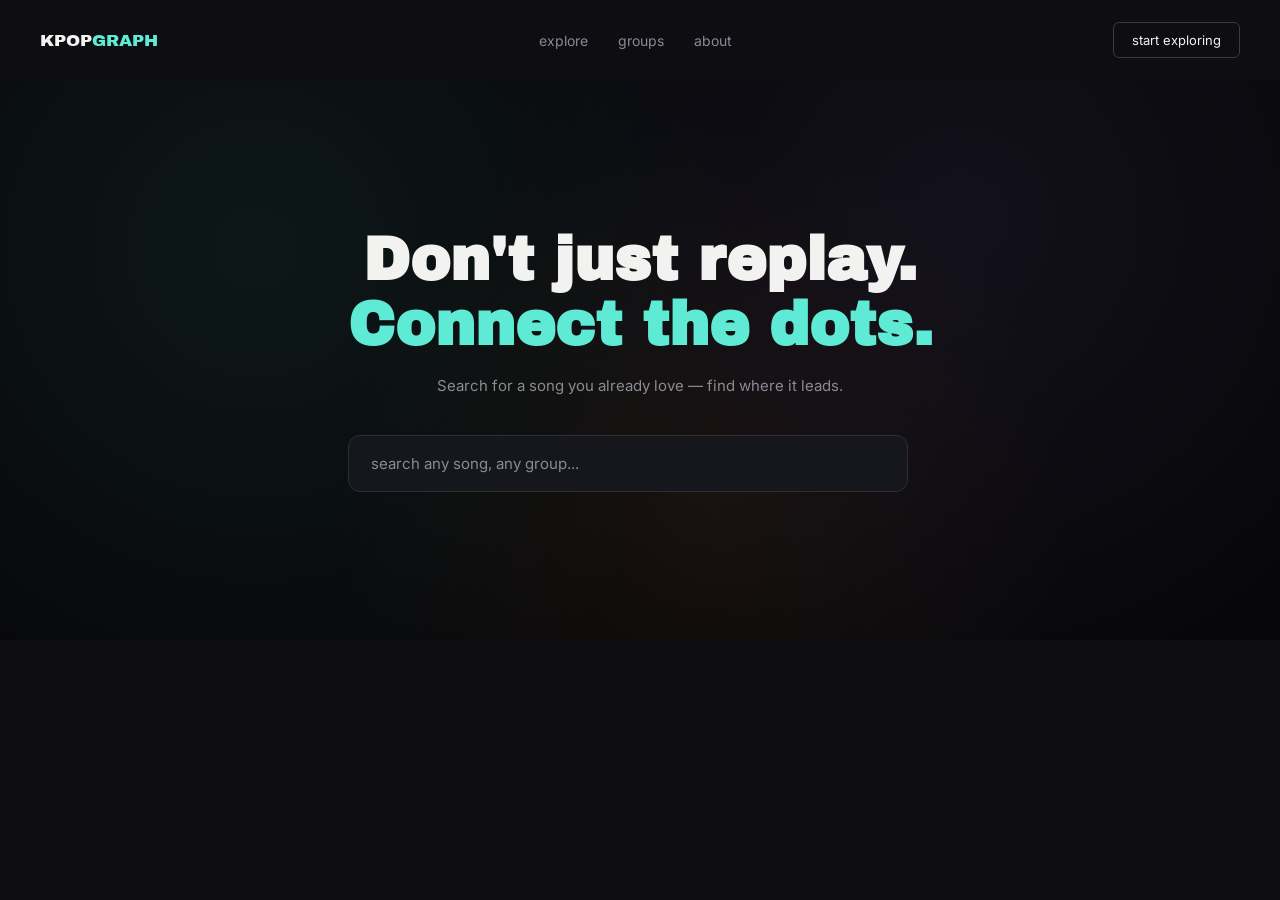
==== landing.html @ f20cc78d "swap pages" ====
<!DOCTYPE html>
<html lang="en">
<head>
<meta charset="UTF-8">
<meta name="viewport" content="width=device-width, initial-scale=1.0">
<title>KPOPgraph — connect the dots across K-pop</title>
<link rel="preconnect" href="https://fonts.googleapis.com">
<link rel="preconnect" href="https://fonts.gstatic.com" crossorigin>
<link href="https://fonts.googleapis.com/css2?family=Archivo+Black&family=Inter:wght@400;500;700&display=swap" rel="stylesheet">
<link rel="stylesheet" href="assets/landing.css">
</head>
<body>

<nav>
  <a href="index.html" class="logo">KPOP<span>GRAPH</span></a>
  <div class="navlinks">
    <a href="explore.html">explore</a>
    <a href="#">groups</a>
    <a href="#">about</a>
  </div>
  <a href="explore.html" class="navcta">start exploring</a>
</nav>

<div class="hero" id="hero">
  <div class="hero-bg"></div>
  <div class="hero-dim"></div>
  <div class="hero-content">
    <h1>Don't just replay.<br><span class="accent">Connect the dots.</span></h1>
    <p>Search for a song you already love — find where it leads.</p>
    <form class="searchwrap" id="heroForm">
      <label for="heroSearch" class="sr-only">Search any song or group</label>
      <input id="heroSearch" placeholder="search any song, any group..." autocomplete="off">
    </form>
  </div>
</div>

<div class="searchmode" id="searchMode">
  <form class="searchmode-top" id="modeForm">
    <label for="modeSearch" class="sr-only">Search any song or group</label>
    <input id="modeSearch" placeholder="search any song, any group..." autocomplete="off">
    <button type="button" class="closebtn" id="closeSearch" aria-label="Close search">✕</button>
  </form>

  <div class="section">
    <h2>Recent searches</h2>
    <div class="recent" id="recentList"></div>
  </div>

  <div class="section">
    <h2>Cross-group mixes, based on tempo and genre</h2>
    <div class="mixgrid" id="mixGrid"></div>
  </div>
</div>

<script src="assets/landing.js"></script>
</body>
</html>
---- assets/landing.css ----
:root{
  --bg:#0D0D12;
  --panel:#16161D;
  --line:#232329;
  --cyan:#5EEAD4;
  --violet:#A78BFA;
  --orange:#FB923C;
  --text:#F2F2F0;
  --muted:#8A8A94;
}
*{box-sizing:border-box;margin:0;padding:0;}
html,body{height:100%;}
body{background:var(--bg);color:var(--text);font-family:'Inter',sans-serif;overflow-x:hidden;}

.sr-only{
  position:absolute;width:1px;height:1px;padding:0;margin:-1px;
  overflow:hidden;clip:rect(0,0,0,0);white-space:nowrap;border:0;
}

nav{
  display:flex;justify-content:space-between;align-items:center;
  padding:22px 40px;position:relative;z-index:3;
}
.logo{font-family:'Archivo Black',sans-serif;font-size:17px;text-decoration:none;color:inherit;}
.logo span{color:var(--cyan);}
.navlinks{display:flex;gap:30px;font-size:14px;}
.navlinks a{color:var(--muted);text-decoration:none;}
.navlinks a:hover{color:var(--text);}
.navcta{
  border:1px solid #3A3A44;padding:9px 18px;border-radius:6px;font-size:13px;
  color:var(--text);text-decoration:none;
}
.navcta:hover{border-color:var(--cyan);}

.hero{
  position:relative;height:560px;display:flex;flex-direction:column;
  align-items:center;justify-content:center;text-align:center;
  overflow:hidden;transition:opacity 0.3s ease, transform 0.3s ease;
}
.hero.hidden{opacity:0;pointer-events:none;position:absolute;transform:translateY(-12px);}
.hero-bg{
  position:absolute;inset:0;z-index:0;
  background:
    radial-gradient(circle at 20% 30%, rgba(94,234,212,0.16), transparent 45%),
    radial-gradient(circle at 75% 25%, rgba(167,139,250,0.16), transparent 45%),
    radial-gradient(circle at 55% 75%, rgba(251,146,60,0.14), transparent 45%),
    #0A0A0E;
}
/* Swap to a real photo when ready:
   background: url('hero.jpg') center/cover; -- keep .hero-dim on top for the dim effect */
.hero-dim{position:absolute;inset:0;background:rgba(6,6,9,0.55);z-index:1;}
.hero-content{position:relative;z-index:2;padding:0 20px;}
.hero h1{font-family:'Archivo Black',sans-serif;font-size:clamp(34px,6vw,60px);line-height:1.08;max-width:780px;}
.hero h1 .accent{color:var(--cyan);}
.hero p{margin-top:18px;color:var(--muted);font-size:15px;}

.searchwrap{margin-top:40px;width:100%;max-width:560px;}
.searchwrap input,
.searchmode-top input{
  width:100%;background:var(--panel);border:1px solid #2E2E38;
  border-radius:12px;padding:18px 22px;font-size:15px;color:var(--text);
  font-family:inherit;
}
.searchwrap input::placeholder,
.searchmode-top input::placeholder{color:var(--muted);}
.searchwrap input:focus-visible,
.searchmode-top input:focus-visible{outline:2px solid var(--cyan);outline-offset:1px;}

.searchmode{display:none;padding:20px 40px 80px;}
.searchmode.active{display:block;}
.searchmode-top{
  display:flex;align-items:center;gap:16px;max-width:640px;margin:0 auto 40px;
}
.searchmode-top input{flex:1;}
.closebtn{
  width:44px;height:44px;border-radius:50%;background:var(--panel);
  border:1px solid var(--line);color:var(--muted);font-size:16px;
  display:flex;align-items:center;justify-content:center;cursor:pointer;flex-shrink:0;
  font-family:inherit;
}
.closebtn:hover{color:var(--text);}
.closebtn:focus-visible{outline:2px solid var(--cyan);}

.section{max-width:900px;margin:0 auto 48px;}
.section h2{font-size:13px;text-transform:uppercase;letter-spacing:0.5px;color:var(--muted);margin-bottom:16px;}

.recent{display:flex;flex-direction:column;gap:2px;}
.recent-item{
  display:flex;align-items:center;gap:12px;padding:12px 14px;border-radius:8px;
  background:none;border:none;color:inherit;font-family:inherit;width:100%;
  min-height:44px;cursor:pointer;text-align:left;
}
.recent-item:hover{background:var(--panel);}
.recent-item:focus-visible{outline:2px solid var(--cyan);outline-offset:-2px;}
.rdot{width:8px;height:8px;border-radius:50%;flex-shrink:0;}
.recent-title{font-size:14px;font-weight:500;}
.recent-sub{font-size:12px;color:var(--muted);}

.mixgrid{display:grid;grid-template-columns:repeat(auto-fit,minmax(200px,1fr));gap:14px;}
.mixtile{
  height:110px;border-radius:10px;position:relative;overflow:hidden;
  display:flex;align-items:flex-end;padding:14px;cursor:pointer;
  border:none;font-family:inherit;text-align:left;
}
.mixtile:focus-visible{outline:2px solid var(--text);outline-offset:2px;}
.mixtile::before{content:"";position:absolute;inset:0;clip-path:polygon(0 0, 60% 0, 40% 100%, 0 100%);}
.mixtile::after{content:"";position:absolute;inset:0;clip-path:polygon(60% 0, 100% 0, 100% 100%, 40% 100%);}
.mixtile span{position:relative;z-index:2;font-family:'Archivo Black',sans-serif;font-size:14px;color:#0D0D12;line-height:1.2;}
.mix1::before{background:var(--cyan);} .mix1::after{background:var(--violet);}
.mix2::before{background:var(--violet);} .mix2::after{background:var(--orange);}
.mix3::before{background:var(--orange);} .mix3::after{background:var(--cyan);}
.mix4::before{background:var(--cyan);} .mix4::after{background:var(--orange);}
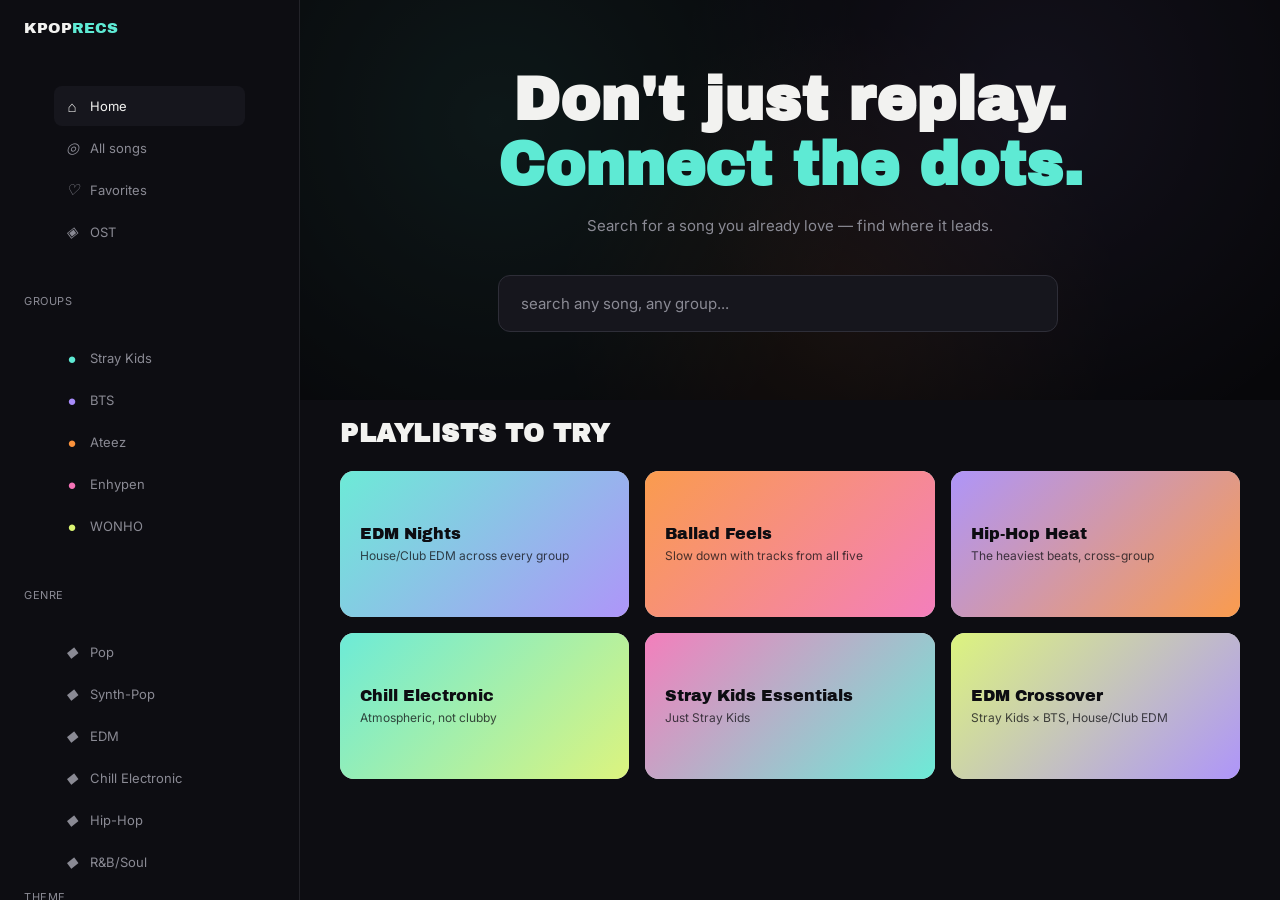
==== commit b50e43e5: "home page edits" ====
--- a/landing.html
+++ b/landing.html
@@ -3,7 +3,7 @@
 <head>
 <meta charset="UTF-8">
 <meta name="viewport" content="width=device-width, initial-scale=1.0">
-<title>KPOPgraph — connect the dots across K-pop</title>
+<title>KPOPRECS — connect the dots across K-pop</title>
 <link rel="preconnect" href="https://fonts.googleapis.com">
 <link rel="preconnect" href="https://fonts.gstatic.com" crossorigin>
 <link href="https://fonts.googleapis.com/css2?family=Archivo+Black&family=Inter:wght@400;500;700&display=swap" rel="stylesheet">
@@ -11,47 +11,92 @@
 </head>
 <body>
 
-<nav>
-  <a href="index.html" class="logo">KPOP<span>GRAPH</span></a>
-  <div class="navlinks">
-    <a href="explore.html">explore</a>
-    <a href="#">groups</a>
-    <a href="#">about</a>
+<div class="shell">
+  <div class="mobile-topbar">
+    <button class="mobile-menu-btn" id="mobileMenuBtn" aria-label="Open menu">☰</button>
+    <span class="mobile-logo">KPOP<span>RECS</span></span>
   </div>
-  <a href="explore.html" class="navcta">start exploring</a>
-</nav>
+  <div class="sidebar-overlay" id="sidebarOverlay"></div>
+  <aside class="sidebar" aria-label="Main navigation">
+    <button class="sidebar-close" id="sidebarClose" aria-label="Close menu">✕</button>
+    <a href="landing.html" class="logo">KPOP<span>RECS</span></a>
 
-<div class="hero" id="hero">
-  <div class="hero-bg"></div>
-  <div class="hero-dim"></div>
-  <div class="hero-content">
-    <h1>Don't just replay.<br><span class="accent">Connect the dots.</span></h1>
-    <p>Search for a song you already love — find where it leads.</p>
-    <form class="searchwrap" id="heroForm">
-      <label for="heroSearch" class="sr-only">Search any song or group</label>
-      <input id="heroSearch" placeholder="search any song, any group..." autocomplete="off">
-    </form>
-  </div>
-</div>
+    <nav class="sidenav" aria-label="Sections">
+      <a href="landing.html" class="sidenav-item active">
+        <i class="icon">⌂</i> Home
+      </a>
+      <a href="index.html" class="sidenav-item">
+        <i class="icon">◎</i> All songs
+      </a>
+      <a href="index.html?view=favorites" class="sidenav-item">
+        <i class="icon">♡</i> Favorites
+      </a>
+      <a href="index.html?view=ost" class="sidenav-item">
+        <i class="icon">◈</i> OST
+      </a>
+    </nav>
 
-<div class="searchmode" id="searchMode">
-  <form class="searchmode-top" id="modeForm">
-    <label for="modeSearch" class="sr-only">Search any song or group</label>
-    <input id="modeSearch" placeholder="search any song, any group..." autocomplete="off">
-    <button type="button" class="closebtn" id="closeSearch" aria-label="Close search">✕</button>
-  </form>
+    <p class="sidenav-label">Groups</p>
+    <div class="sidenav-scroll-wrap">
+      <nav class="sidenav sidenav-scroll" id="groupNav" aria-label="Filter by group"></nav>
+    </div>
 
-  <div class="section">
-    <h2>Recent searches</h2>
-    <div class="recent" id="recentList"></div>
-  </div>
+    <p class="sidenav-label">Genre</p>
+    <div class="sidenav-scroll-wrap">
+      <nav class="sidenav sidenav-scroll" id="genreNav" aria-label="Filter by genre"></nav>
+    </div>
 
-  <div class="section">
-    <h2>Cross-group mixes, based on tempo and genre</h2>
-    <div class="mixgrid" id="mixGrid"></div>
-  </div>
+    <p class="sidenav-label">Theme</p>
+    <div class="theme-picker" id="themePicker">
+      <button class="theme-option" data-theme="dark">
+        <span class="theme-swatch" data-theme="dark"></span>
+        <span class="theme-option-label">Dark</span>
+      </button>
+      <button class="theme-option" data-theme="light">
+        <span class="theme-swatch" data-theme="light"></span>
+        <span class="theme-option-label">Light</span>
+      </button>
+      <button class="theme-option" data-theme="kpop">
+        <span class="theme-swatch" data-theme="kpop"></span>
+        <span class="theme-option-label">Pastel</span>
+      </button>
+    </div>
+  </aside>
+
+  <main class="content">
+    <div class="hero" id="hero">
+      <div class="hero-bg"></div>
+      <div class="hero-dim"></div>
+      <div class="hero-content">
+        <h1>Don't just replay.<br><span class="accent">Connect the dots.</span></h1>
+        <p>Search for a song you already love — find where it leads.</p>
+        <form class="searchwrap" id="heroForm">
+          <label for="heroSearch" class="sr-only">Search any song or group</label>
+          <input id="heroSearch" placeholder="search any song, any group..." autocomplete="off">
+        </form>
+      </div>
+    </div>
+
+    <div class="playlists">
+      <h2>Playlists to try</h2>
+      <div class="playlist-grid" id="playlistGrid"></div>
+    </div>
+
+    <div class="searchmode" id="searchMode">
+      <form class="searchmode-top" id="modeForm">
+        <label for="modeSearch" class="sr-only">Search any song or group</label>
+        <input id="modeSearch" placeholder="search any song, any group..." autocomplete="off">
+        <button type="button" class="closebtn" id="closeSearch" aria-label="Close search">✕</button>
+      </form>
+
+      <div class="section">
+        <h2>Recent searches</h2>
+        <div class="recent" id="recentList"></div>
+      </div>
+    </div>
+  </main>
 </div>
 
 <script src="assets/landing.js"></script>
 </body>
-</html>
+</html>
--- a/assets/landing.css
+++ b/assets/landing.css
@@ -1,45 +1,122 @@
+/* ============================================================
+   KPOPRECS — LANDING PAGE STYLES
+
+   TABLE OF CONTENTS
+   1. Reset & base
+   2. Accessibility utilities
+   3. Legacy top nav (UNUSED — landing.html uses the sidebar instead)
+   4. Hero
+   5. Search
+   6. Sidebar shell
+   7. Theme picker
+   8. Content area
+   9. Mobile responsive
+   10. Playlists
+   11. Legacy mix tiles (UNUSED — replaced by playlist tiles)
+   ============================================================ */
+
+/* ------------------------------------------------------------
+   1. RESET & BASE
+   ------------------------------------------------------------ */
 :root{
-  --bg:#0D0D12;
-  --panel:#16161D;
-  --line:#232329;
-  --cyan:#5EEAD4;
-  --violet:#A78BFA;
-  --orange:#FB923C;
-  --text:#F2F2F0;
-  --muted:#8A8A94;
-}
-*{box-sizing:border-box;margin:0;padding:0;}
-html,body{height:100%;}
-body{background:var(--bg);color:var(--text);font-family:'Inter',sans-serif;overflow-x:hidden;}
-
+  --bg: #0D0D12;
+  --panel: #16161D;
+  --line: #232329;
+  --cyan: #5EEAD4;
+  --violet: #A78BFA;
+  --orange: #FB923C;
+  --text: #F2F2F0;
+  --muted: #8A8A94;
+}
+*{
+  box-sizing: border-box;
+  margin: 0;
+  padding: 0;
+}
+html, body{
+  height: 100%;
+}
+body{
+  background: var(--bg);
+  color: var(--text);
+  font-family: 'Inter', sans-serif;
+  overflow-x: hidden;
+}
+
+/* ------------------------------------------------------------
+   2. ACCESSIBILITY UTILITIES
+   ------------------------------------------------------------ */
 .sr-only{
-  position:absolute;width:1px;height:1px;padding:0;margin:-1px;
-  overflow:hidden;clip:rect(0,0,0,0);white-space:nowrap;border:0;
-}
-
+  position: absolute;
+  width: 1px;
+  height: 1px;
+  padding: 0;
+  margin: -1px;
+  overflow: hidden;
+  clip: rect(0,0,0,0);
+  white-space: nowrap;
+  border: 0;
+}
+
+/* ------------------------------------------------------------
+   3. LEGACY TOP NAV — UNUSED, landing.html now uses the sidebar
+   ------------------------------------------------------------ */
 nav{
-  display:flex;justify-content:space-between;align-items:center;
-  padding:22px 40px;position:relative;z-index:3;
-}
-.logo{font-family:'Archivo Black',sans-serif;font-size:17px;text-decoration:none;color:inherit;}
-.logo span{color:var(--cyan);}
-.navlinks{display:flex;gap:30px;font-size:14px;}
-.navlinks a{color:var(--muted);text-decoration:none;}
-.navlinks a:hover{color:var(--text);}
+  display: flex;
+  justify-content: space-between;
+  align-items: center;
+  padding: 22px 40px;
+  position: relative;
+  z-index: 3;
+}
+.navlinks{
+  display: flex;
+  gap: 30px;
+  font-size: 14px;
+}
+.navlinks a{
+  color: var(--muted);
+  text-decoration: none;
+}
+.navlinks a:hover{
+  color: var(--text);
+}
 .navcta{
-  border:1px solid #3A3A44;padding:9px 18px;border-radius:6px;font-size:13px;
-  color:var(--text);text-decoration:none;
-}
-.navcta:hover{border-color:var(--cyan);}
-
+  border: 1px solid #3A3A44;
+  padding: 9px 18px;
+  border-radius: 6px;
+  font-size: 13px;
+  color: var(--text);
+  text-decoration: none;
+}
+.navcta:hover{
+  border-color: var(--cyan);
+}
+
+/* ------------------------------------------------------------
+   4. HERO
+   ------------------------------------------------------------ */
 .hero{
-  position:relative;height:560px;display:flex;flex-direction:column;
-  align-items:center;justify-content:center;text-align:center;
-  overflow:hidden;transition:opacity 0.3s ease, transform 0.3s ease;
-}
-.hero.hidden{opacity:0;pointer-events:none;position:absolute;transform:translateY(-12px);}
+  position: relative;
+  height: 400px;
+  display: flex;
+  flex-direction: column;
+  align-items: center;
+  justify-content: center;
+  text-align: center;
+  overflow: hidden;
+  transition: opacity 0.3s ease, transform 0.3s ease;
+}
+.hero.hidden{
+  opacity: 0;
+  pointer-events: none;
+  position: absolute;
+  transform: translateY(-12px);
+}
 .hero-bg{
-  position:absolute;inset:0;z-index:0;
+  position: absolute;
+  inset: 0;
+  z-index: 0;
   background:
     radial-gradient(circle at 20% 30%, rgba(94,234,212,0.16), transparent 45%),
     radial-gradient(circle at 75% 25%, rgba(167,139,250,0.16), transparent 45%),
@@ -47,66 +124,534 @@
     #0A0A0E;
 }
 /* Swap to a real photo when ready:
-   background: url('hero.jpg') center/cover; -- keep .hero-dim on top for the dim effect */
-.hero-dim{position:absolute;inset:0;background:rgba(6,6,9,0.55);z-index:1;}
-.hero-content{position:relative;z-index:2;padding:0 20px;}
-.hero h1{font-family:'Archivo Black',sans-serif;font-size:clamp(34px,6vw,60px);line-height:1.08;max-width:780px;}
-.hero h1 .accent{color:var(--cyan);}
-.hero p{margin-top:18px;color:var(--muted);font-size:15px;}
-
-.searchwrap{margin-top:40px;width:100%;max-width:560px;}
+   background: url('hero.jpg') center/cover;
+   keep .hero-dim on top for the dim effect */
+.hero-dim{
+  position: absolute;
+  inset: 0;
+  background: rgba(6,6,9,0.55);
+  z-index: 1;
+}
+.hero-content{
+  position: relative;
+  z-index: 2;
+  padding: 0 20px;
+}
+.hero h1{
+  font-family: 'Archivo Black', sans-serif;
+  font-size: clamp(34px, 6vw, 60px);
+  line-height: 1.08;
+  max-width: 780px;
+}
+.hero h1 .accent{
+  color: var(--cyan);
+}
+.hero p{
+  margin-top: 18px;
+  color: var(--muted);
+  font-size: 15px;
+}
+
+/* ------------------------------------------------------------
+   5. SEARCH
+   ------------------------------------------------------------ */
+.searchwrap{
+  margin-top: 40px;
+  width: 100%;
+  max-width: 560px;
+}
 .searchwrap input,
 .searchmode-top input{
-  width:100%;background:var(--panel);border:1px solid #2E2E38;
-  border-radius:12px;padding:18px 22px;font-size:15px;color:var(--text);
-  font-family:inherit;
+  width: 100%;
+  background: var(--panel);
+  border: 1px solid #2E2E38;
+  border-radius: 12px;
+  padding: 18px 22px;
+  font-size: 15px;
+  color: var(--text);
+  font-family: inherit;
 }
 .searchwrap input::placeholder,
-.searchmode-top input::placeholder{color:var(--muted);}
+.searchmode-top input::placeholder{
+  color: var(--muted);
+}
 .searchwrap input:focus-visible,
-.searchmode-top input:focus-visible{outline:2px solid var(--cyan);outline-offset:1px;}
-
-.searchmode{display:none;padding:20px 40px 80px;}
-.searchmode.active{display:block;}
+.searchmode-top input:focus-visible{
+  outline: 2px solid var(--cyan);
+  outline-offset: 1px;
+}
+
+.searchmode{
+  display: none;
+  padding: 20px 40px 80px;
+}
+.searchmode.active{
+  display: block;
+}
 .searchmode-top{
-  display:flex;align-items:center;gap:16px;max-width:640px;margin:0 auto 40px;
-}
-.searchmode-top input{flex:1;}
+  display: flex;
+  align-items: center;
+  gap: 16px;
+  max-width: 640px;
+  margin: 0 auto 40px;
+}
+.searchmode-top input{
+  flex: 1;
+}
 .closebtn{
-  width:44px;height:44px;border-radius:50%;background:var(--panel);
-  border:1px solid var(--line);color:var(--muted);font-size:16px;
-  display:flex;align-items:center;justify-content:center;cursor:pointer;flex-shrink:0;
-  font-family:inherit;
-}
-.closebtn:hover{color:var(--text);}
-.closebtn:focus-visible{outline:2px solid var(--cyan);}
-
-.section{max-width:900px;margin:0 auto 48px;}
-.section h2{font-size:13px;text-transform:uppercase;letter-spacing:0.5px;color:var(--muted);margin-bottom:16px;}
-
-.recent{display:flex;flex-direction:column;gap:2px;}
+  width: 44px;
+  height: 44px;
+  border-radius: 50%;
+  background: var(--panel);
+  border: 1px solid var(--line);
+  color: var(--muted);
+  font-size: 16px;
+  display: flex;
+  align-items: center;
+  justify-content: center;
+  cursor: pointer;
+  flex-shrink: 0;
+  font-family: inherit;
+}
+.closebtn:hover{
+  color: var(--text);
+}
+.closebtn:focus-visible{
+  outline: 2px solid var(--cyan);
+}
+
+.section{
+  max-width: 900px;
+  margin: 0 auto 48px;
+}
+.section h2{
+  font-size: 13px;
+  text-transform: uppercase;
+  letter-spacing: 0.5px;
+  color: var(--muted);
+  margin-bottom: 16px;
+}
+
+.recent{
+  display: flex;
+  flex-direction: column;
+  gap: 2px;
+}
 .recent-item{
-  display:flex;align-items:center;gap:12px;padding:12px 14px;border-radius:8px;
-  background:none;border:none;color:inherit;font-family:inherit;width:100%;
-  min-height:44px;cursor:pointer;text-align:left;
-}
-.recent-item:hover{background:var(--panel);}
-.recent-item:focus-visible{outline:2px solid var(--cyan);outline-offset:-2px;}
-.rdot{width:8px;height:8px;border-radius:50%;flex-shrink:0;}
-.recent-title{font-size:14px;font-weight:500;}
-.recent-sub{font-size:12px;color:var(--muted);}
-
-.mixgrid{display:grid;grid-template-columns:repeat(auto-fit,minmax(200px,1fr));gap:14px;}
+  display: flex;
+  align-items: center;
+  gap: 12px;
+  padding: 12px 14px;
+  border-radius: 8px;
+  background: none;
+  border: none;
+  color: inherit;
+  font-family: inherit;
+  width: 100%;
+  min-height: 44px;
+  cursor: pointer;
+  text-align: left;
+}
+.recent-item:hover{
+  background: var(--panel);
+}
+.recent-item:focus-visible{
+  outline: 2px solid var(--cyan);
+  outline-offset: -2px;
+}
+.rdot{
+  width: 8px;
+  height: 8px;
+  border-radius: 50%;
+  flex-shrink: 0;
+}
+.recent-title{
+  font-size: 14px;
+  font-weight: 500;
+}
+.recent-sub{
+  font-size: 12px;
+  color: var(--muted);
+}
+
+/* ------------------------------------------------------------
+   6. SIDEBAR SHELL
+   ------------------------------------------------------------ */
+.shell{
+  display: flex;
+  height: 100vh;
+}
+.sidebar{
+  width: 300px;
+  flex-shrink: 0;
+  border-right: 1px solid var(--line);
+  display: flex;
+  flex-direction: column;
+  padding: 20px 14px;
+  overflow-y: auto;
+}
+.logo{
+  font-family: 'Archivo Black', sans-serif;
+  font-size: 15px;
+  text-decoration: none;
+  color: inherit;
+  padding: 0 10px;
+  margin-bottom: 28px;
+  display: block;
+}
+.logo span{
+  color: var(--cyan);
+}
+.sidenav{
+  display: flex;
+  flex-direction: column;
+  gap: 2px;
+}
+.sidenav-item{
+  display: flex;
+  align-items: center;
+  gap: 10px;
+  background: none;
+  border: none;
+  color: var(--muted);
+  font-family: inherit;
+  font-size: 13px;
+  padding: 10px;
+  border-radius: 8px;
+  cursor: pointer;
+  text-align: left;
+  text-decoration: none;
+  min-height: 40px;
+  width: 100%;
+  white-space: normal;
+  overflow-wrap: break-word;
+}
+.sidenav-item .icon{
+  font-size: 15px;
+  width: 16px;
+  text-align: center;
+  flex-shrink: 0;
+}
+.sidenav-item:hover{
+  background: var(--panel);
+  color: var(--text);
+}
+.sidenav-item.active{
+  background: var(--panel);
+  color: var(--text);
+}
+.sidenav-label{
+  font-size: 11px;
+  text-transform: uppercase;
+  letter-spacing: 0.5px;
+  color: var(--muted);
+  padding: 20px 10px 8px;
+}
+.sidenav-scroll-wrap{
+  position: relative;
+}
+.sidenav-scroll{
+  max-height: 260px;
+  overflow-y: auto;
+  overflow-x: hidden;
+  min-height: 0;
+  position: relative;
+}
+.sidenav-scroll-wrap::after{
+  content: "";
+  position: absolute;
+  bottom: 0;
+  left: 0;
+  right: 0;
+  height: 24px;
+  background: linear-gradient(to bottom, transparent, var(--bg));
+  pointer-events: none;
+}
+.sidenav-scroll-wrap.scrolled-to-end::after{
+  opacity: 0;
+}
+
+/* ------------------------------------------------------------
+   7. THEME PICKER
+   ------------------------------------------------------------ */
+.theme-picker{
+  display: flex;
+  gap: 16px;
+  padding: 10px;
+}
+.theme-option{
+  display: flex;
+  flex-direction: column;
+  align-items: center;
+  gap: 6px;
+  background: none;
+  border: none;
+  cursor: pointer;
+  font-family: inherit;
+}
+.theme-option-label{
+  font-size: 10px;
+  color: var(--muted);
+}
+.theme-option.active .theme-option-label{
+  color: var(--text);
+  font-weight: 600;
+}
+.theme-swatch{
+  width: 26px;
+  height: 26px;
+  border-radius: 50%;
+  border: 2px solid transparent;
+  position: relative;
+}
+.theme-swatch[data-theme="dark"]{
+  background: #0D0D12;
+}
+.theme-swatch[data-theme="light"]{
+  background: #FAFAFA;
+  border-color: #E5E5EA;
+}
+.theme-swatch[data-theme="kpop"]{
+  background: #FFF0F5;
+  border-color: #F5D0E0;
+}
+.theme-swatch::after{
+  content: "";
+  position: absolute;
+  inset: 6px;
+  border-radius: 50%;
+}
+.theme-swatch[data-theme="dark"]::after{
+  background: #5EEAD4;
+}
+.theme-swatch[data-theme="light"]::after{
+  background: #D14343;
+}
+.theme-swatch[data-theme="kpop"]::after{
+  background: #FF6FA5;
+}
+.theme-swatch.active{
+  border-color: var(--text);
+}
+
+/* ------------------------------------------------------------
+   8. CONTENT AREA
+   ------------------------------------------------------------ */
+.content{
+  flex: 1;
+  overflow-y: auto;
+}
+
+/* ------------------------------------------------------------
+   9. MOBILE RESPONSIVE
+   ------------------------------------------------------------ */
+.mobile-menu-btn{
+  display: none;
+}
+.mobile-topbar{
+  display: none;
+}
+.sidebar-overlay{
+  display: none;
+  position: fixed;
+  inset: 0;
+  background: rgba(0,0,0,0.5);
+  z-index: 15;
+}
+.sidebar-overlay.open{
+  display: block;
+}
+.sidebar-close{
+  display: none;
+  background: none;
+  border: none;
+  color: var(--muted);
+  font-size: 16px;
+  align-self: flex-end;
+  margin-bottom: 12px;
+  cursor: pointer;
+}
+
+@media (max-width: 768px){
+  .mobile-topbar{
+    display: flex;
+    align-items: center;
+    gap: 12px;
+    position: fixed;
+    top: 0;
+    left: 0;
+    right: 0;
+    z-index: 20;
+    padding: 10px 14px;
+    background: var(--bg);
+    border-bottom: 1px solid var(--line);
+  }
+  .mobile-menu-btn{
+    display: flex;
+    align-items: center;
+    justify-content: center;
+    width: 40px;
+    height: 40px;
+    background: var(--panel);
+    border: 1px solid var(--line);
+    border-radius: 8px;
+    color: var(--text);
+    font-size: 18px;
+    cursor: pointer;
+  }
+  .mobile-logo{
+    font-family: 'Archivo Black', sans-serif;
+    font-size: 15px;
+  }
+  .mobile-logo span{
+    color: var(--cyan);
+  }
+  .sidebar-close{
+    display: block;
+  }
+  .sidebar{
+    position: fixed;
+    top: 0;
+    left: 0;
+    height: 100vh;
+    width: 240px;
+    z-index: 16;
+    background: var(--bg);
+    transform: translateX(-100%);
+    transition: transform 0.25s ease;
+  }
+  .sidebar.open{
+    transform: translateX(0);
+  }
+  .content{
+    padding-top: 60px;
+  }
+}
+
+/* ------------------------------------------------------------
+   10. PLAYLISTS
+   ------------------------------------------------------------ */
+.playlists{
+  max-width: 1000px;
+  margin: 0 auto;
+  padding: 20px 40px 60px;
+}
+.playlists h2{
+  font-family: 'Archivo Black', sans-serif;
+  font-size: 25px;
+  margin-bottom: 24px;
+  text-transform: uppercase;
+  letter-spacing: 0.5px;
+}
+.playlist-grid{
+  display: grid;
+  grid-template-columns: repeat(auto-fit, minmax(220px, 1fr));
+  gap: 16px;
+}
+.playlist-tile{
+  position: relative;
+  overflow: hidden;
+  border: none;
+  border-radius: 14px;
+  padding: 54px 20px;
+  text-align: left;
+  cursor: pointer;
+  font-family: inherit;
+  color: #0D0D12;
+  transition: transform 0.15s ease;
+}
+.playlist-tile:hover{
+  transform: translateY(-3px) scale(1.02);
+}
+.playlist-tile::before{
+  content: "";
+  position: absolute;
+  inset: 0;
+  opacity: 0.9;
+}
+.playlist-tile:nth-child(6n+1)::before{
+  background: linear-gradient(135deg, #5EEAD4, #A78BFA);
+}
+.playlist-tile:nth-child(6n+2)::before{
+  background: linear-gradient(135deg, #FB923C, #F472B6);
+}
+.playlist-tile:nth-child(6n+3)::before{
+  background: linear-gradient(135deg, #A78BFA, #FB923C);
+}
+.playlist-tile:nth-child(6n+4)::before{
+  background: linear-gradient(135deg, #5EEAD4, #daf472);
+}
+.playlist-tile:nth-child(6n+5)::before{
+  background: linear-gradient(135deg, #F472B6, #5EEAD4);
+}
+.playlist-tile:nth-child(6n+6)::before{
+  background: linear-gradient(135deg, #daf472, #A78BFA);
+}
+.playlist-title,
+.playlist-sub{
+  position: relative;
+  z-index: 1;
+}
+.playlist-title{
+  font-family: 'Archivo Black', sans-serif;
+  font-size: 16px;
+  margin-bottom: 6px;
+}
+.playlist-sub{
+  font-size: 12px;
+  color: rgba(13,13,18,0.75);
+}
+
+/* ------------------------------------------------------------
+   11. LEGACY MIX TILES — UNUSED, replaced by playlist tiles above
+   ------------------------------------------------------------ */
+.mixgrid{
+  display: grid;
+  grid-template-columns: repeat(auto-fit, minmax(200px, 1fr));
+  gap: 14px;
+}
 .mixtile{
-  height:110px;border-radius:10px;position:relative;overflow:hidden;
-  display:flex;align-items:flex-end;padding:14px;cursor:pointer;
-  border:none;font-family:inherit;text-align:left;
-}
-.mixtile:focus-visible{outline:2px solid var(--text);outline-offset:2px;}
-.mixtile::before{content:"";position:absolute;inset:0;clip-path:polygon(0 0, 60% 0, 40% 100%, 0 100%);}
-.mixtile::after{content:"";position:absolute;inset:0;clip-path:polygon(60% 0, 100% 0, 100% 100%, 40% 100%);}
-.mixtile span{position:relative;z-index:2;font-family:'Archivo Black',sans-serif;font-size:14px;color:#0D0D12;line-height:1.2;}
-.mix1::before{background:var(--cyan);} .mix1::after{background:var(--violet);}
-.mix2::before{background:var(--violet);} .mix2::after{background:var(--orange);}
-.mix3::before{background:var(--orange);} .mix3::after{background:var(--cyan);}
-.mix4::before{background:var(--cyan);} .mix4::after{background:var(--orange);}
+  height: 110px;
+  border-radius: 10px;
+  position: relative;
+  overflow: hidden;
+  display: flex;
+  align-items: flex-end;
+  padding: 14px;
+  cursor: pointer;
+  border: none;
+  font-family: inherit;
+  text-align: left;
+}
+.mixtile:focus-visible{
+  outline: 2px solid var(--text);
+  outline-offset: 2px;
+}
+.mixtile::before{
+  content: "";
+  position: absolute;
+  inset: 0;
+  clip-path: polygon(0 0, 60% 0, 40% 100%, 0 100%);
+}
+.mixtile::after{
+  content: "";
+  position: absolute;
+  inset: 0;
+  clip-path: polygon(60% 0, 100% 0, 100% 100%, 40% 100%);
+}
+.mixtile span{
+  position: relative;
+  z-index: 2;
+  font-family: 'Archivo Black', sans-serif;
+  font-size: 14px;
+  color: #0D0D12;
+  line-height: 1.2;
+}
+.mix1::before{ background: var(--cyan); }
+.mix1::after{ background: var(--violet); }
+.mix2::before{ background: var(--violet); }
+.mix2::after{ background: var(--orange); }
+.mix3::before{ background: var(--orange); }
+.mix3::after{ background: var(--cyan); }
+.mix4::before{ background: var(--cyan); }
+.mix4::after{ background: var(--orange); }
